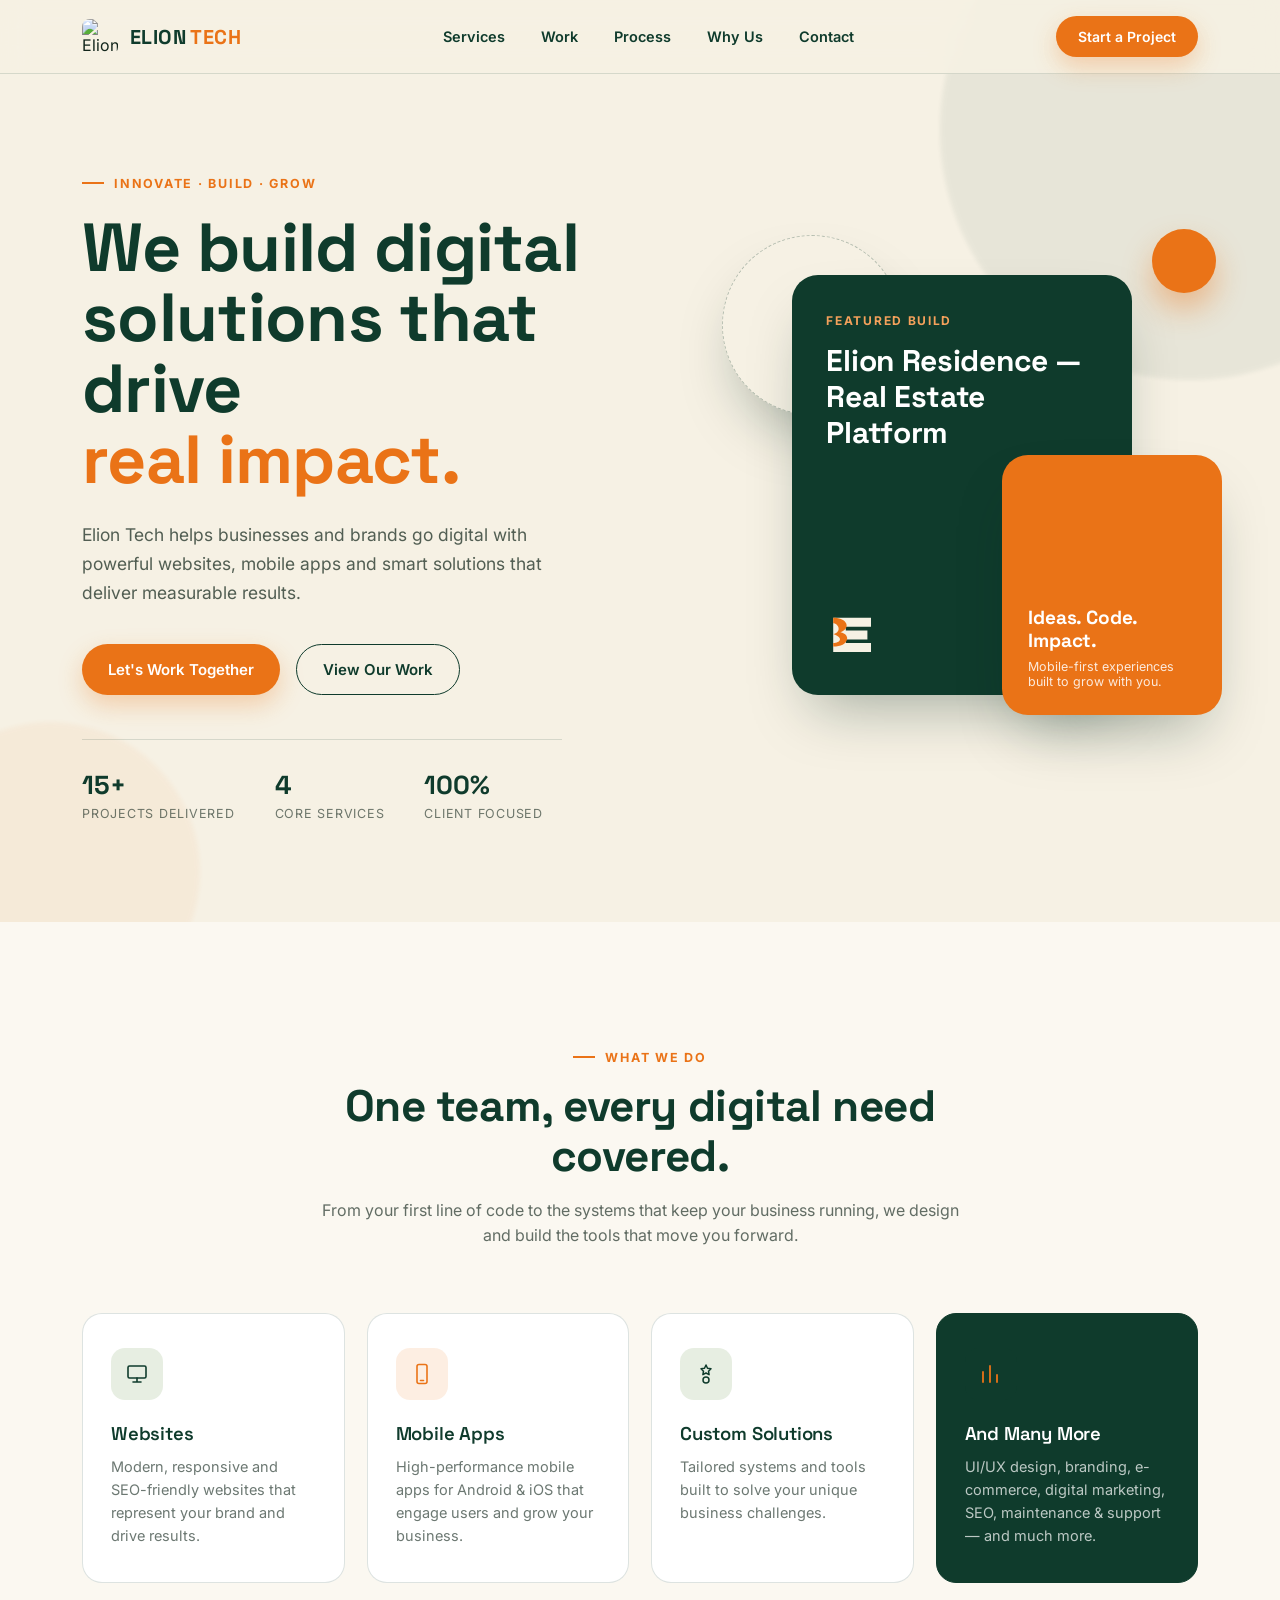
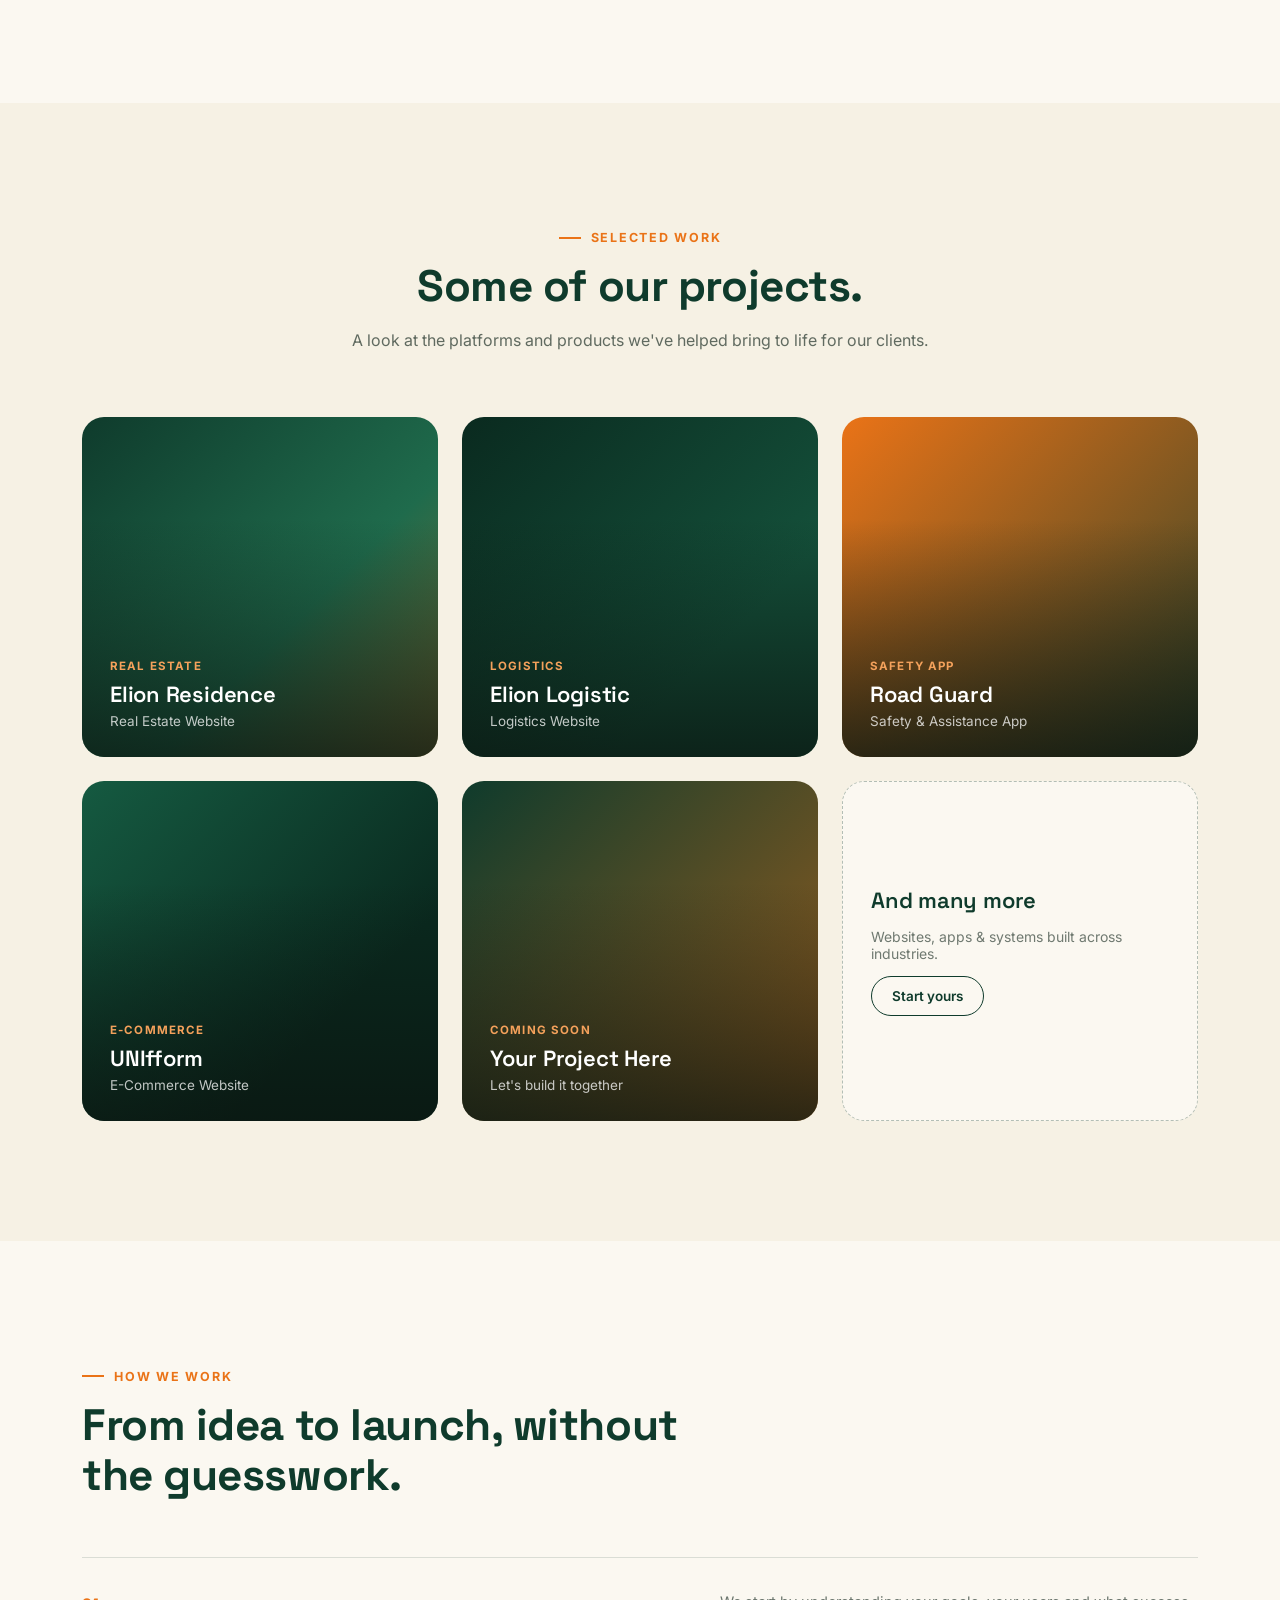
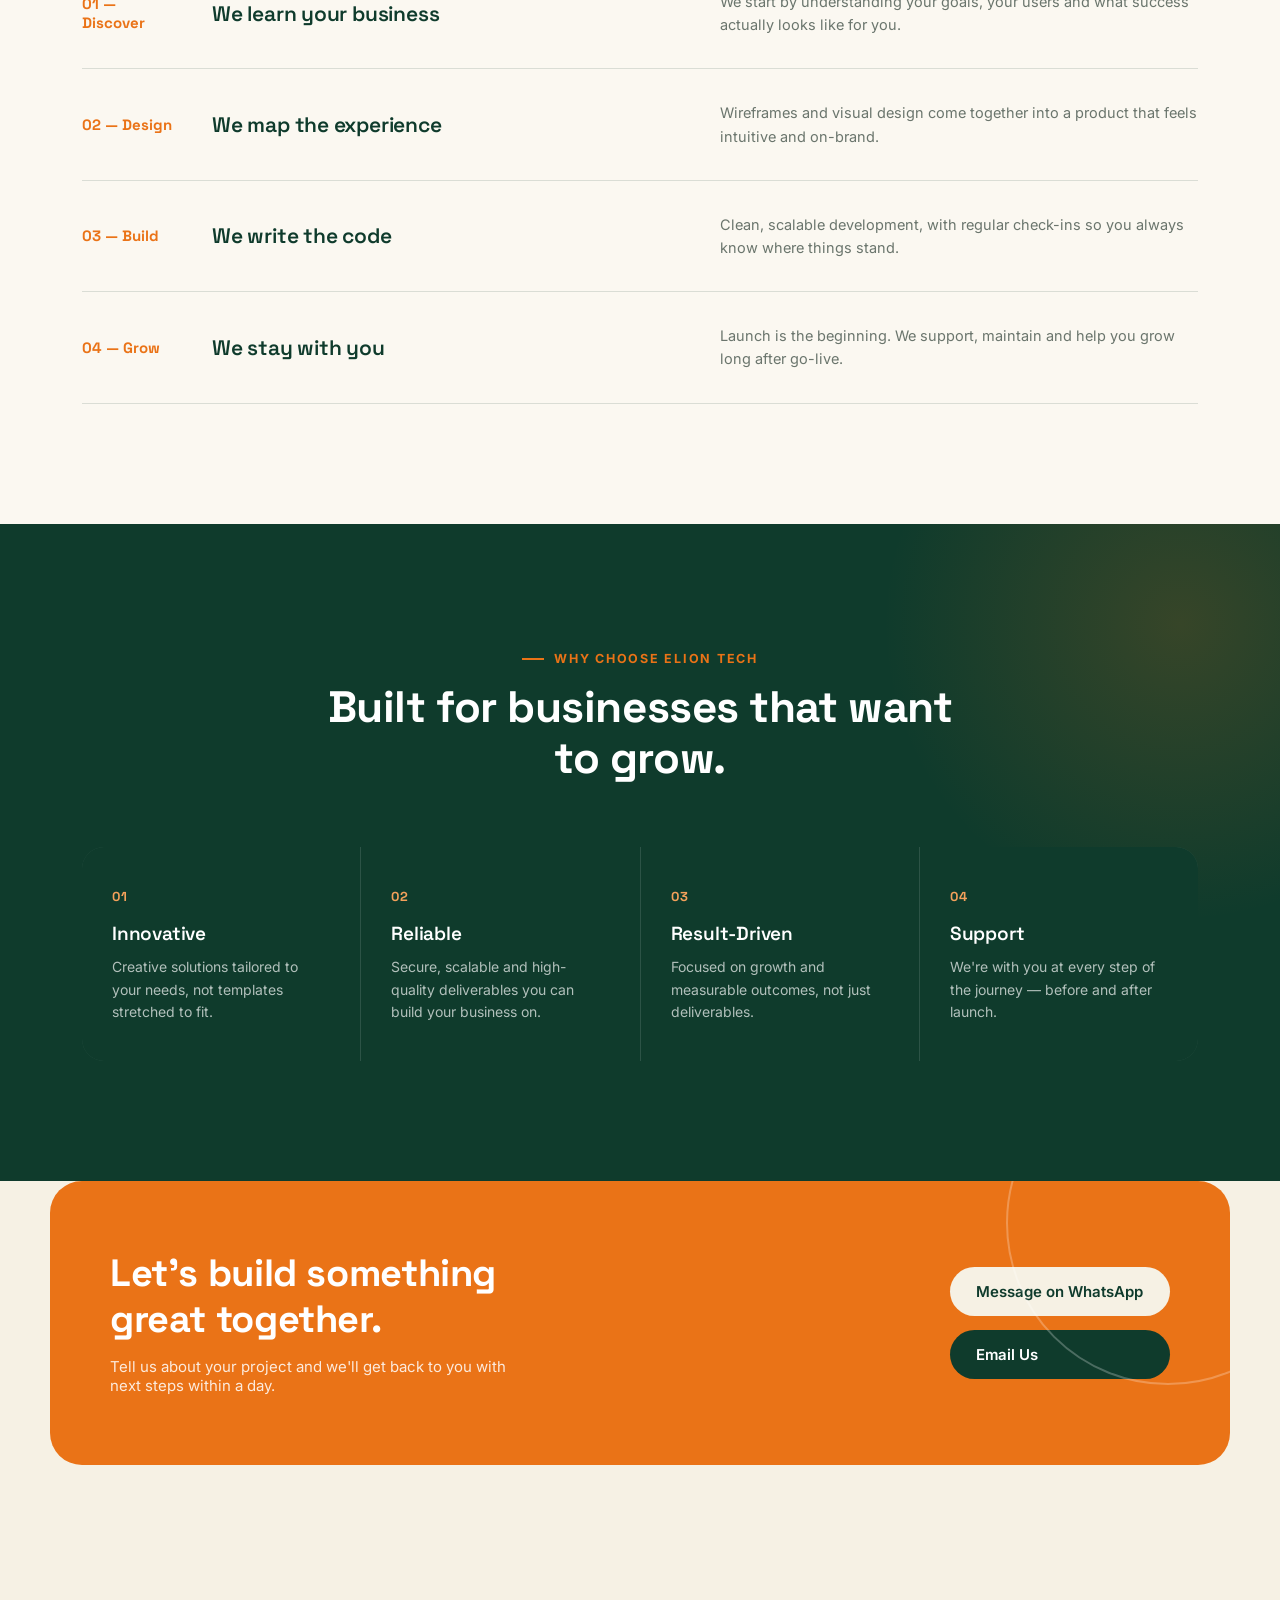
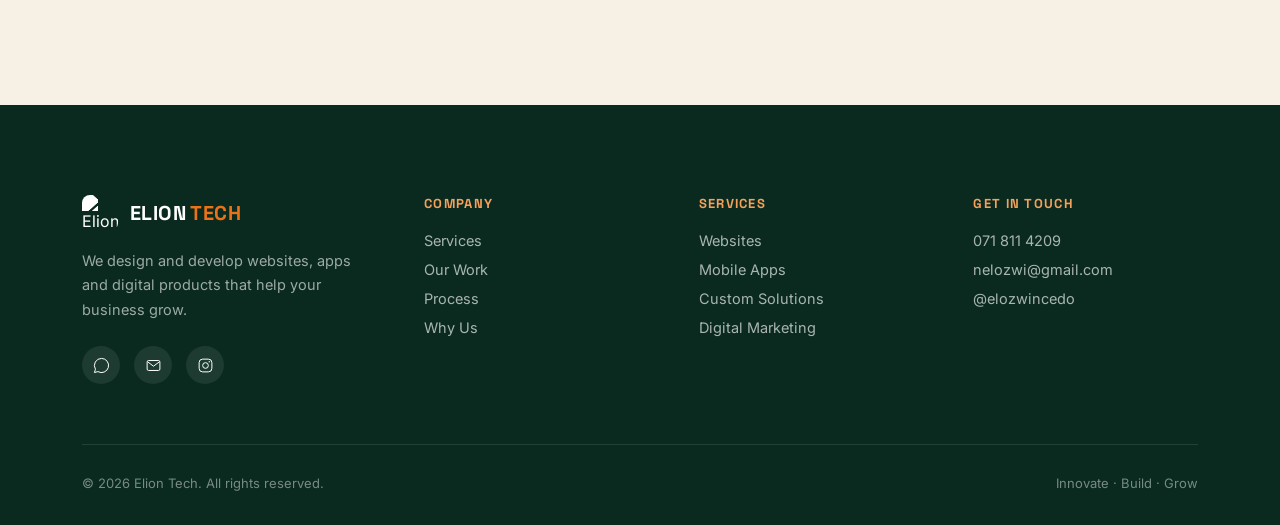
==== home.html @ e481594a "Initial commit" ====
<!DOCTYPE html>
<html lang="en">
<head>
  <meta charset="UTF-8" />
  <meta name="viewport" content="width=device-width, initial-scale=1.0" />
  <title>Elion Tech — Digital Solutions That Drive Real Impact</title>
  <link rel="preconnect" href="https://fonts.googleapis.com" />
  <link href="https://fonts.googleapis.com/css2?family=Space+Grotesk:wght@400;500;600;700&family=Inter:wght@400;500;600;700;800&display=swap" rel="stylesheet" />
  <link rel="stylesheet" href="style.css" />
</head>
<body>

<header>
  <nav>
    <a href="#top" class="logo">
      <!-- custom logo image: replace the SVG with your own PNG -->
      <img src="my_logo.png" alt="Elion Tech logo" class="logo-mark" style="width:36px; height:36px; object-fit:contain;" />
      <span class="logo-text">ELION <span>TECH</span></span>
    </a>
    <div class="nav-links">
      <a href="#services">Services</a>
      <a href="#work">Work</a>
      <a href="#process">Process</a>
      <a href="#why">Why Us</a>
      <a href="#contact">Contact</a>
    </div>
    <div class="nav-cta">
      <a href="#contact" class="btn btn-primary" style="padding:12px 22px; font-size:14px;">Start a Project</a>
      <button class="burger" aria-label="Menu"><span></span><span></span><span></span></button>
    </div>
  </nav>
</header>

<main id="top">

  <!-- HERO -->
  <section class="hero">
    <div class="hero-blob" style="width:500px;height:500px; top:-120px; right:-160px;"></div>
    <div class="hero-blob" style="width:300px;height:300px; bottom:-100px; left:-100px; background:var(--orange); opacity:0.05;"></div>
    <div class="wrap hero-grid">
      <div class="reveal in">
        <span class="eyebrow">Innovate · Build · Grow</span>
        <h1>We build digital<br>solutions that drive<br><span class="accent">real impact.</span></h1>
        <p class="lead">Elion Tech helps businesses and brands go digital with powerful websites, mobile apps and smart solutions that deliver measurable results.</p>
        <div class="hero-actions">
          <a href="#contact" class="btn btn-primary">Let's Work Together</a>
          <a href="#work" class="btn btn-outline">View Our Work</a>
        </div>
        <div class="hero-stats">
          <div><strong>15+</strong><span>Projects Delivered</span></div>
          <div><strong>4</strong><span>Core Services</span></div>
          <div><strong>100%</strong><span>Client Focused</span></div>
        </div>
      </div>
      <div class="hero-visual reveal in">
        <div class="visual-card card-ring"></div>
        <div class="dot-accent"></div>
        <div class="visual-card card-main">
          <div>
            <span class="tag">Featured Build</span>
            <h3>Elion Residence — Real Estate Platform</h3>
          </div>
          <svg class="mini-e" viewBox="0 0 60 60" fill="none" xmlns="http://www.w3.org/2000/svg">
            <path d="M8 12 H50 V22 H22 V26 H46 V36 H22 V40 H50 V50 H8 Z" fill="#F6F1E4"/>
            <path d="M8 40 C 16 40, 20 34, 8 30 C 18 28, 14 18, 8 18 L 8 12 C 24 12, 28 24, 16 28 C 28 30, 26 44, 8 44 Z" fill="#EA7317"/>
          </svg>
        </div>
        <div class="visual-card card-float">
          <h4>Ideas. Code. Impact.</h4>
          <span>Mobile-first experiences built to grow with you.</span>
        </div>
      </div>
    </div>
  </section>

  <!-- SERVICES -->
  <section class="section services" id="services">
    <div class="wrap">
      <div class="section-head reveal">
        <span class="eyebrow" style="justify-content:center;">What We Do</span>
        <h2>One team, every digital need covered.</h2>
        <p>From your first line of code to the systems that keep your business running, we design and build the tools that move you forward.</p>
      </div>
      <div class="service-grid">
        <div class="service-card reveal">
          <div class="icon">
            <svg width="24" height="24" viewBox="0 0 24 24" fill="none"><rect x="3" y="4" width="18" height="12" rx="1.5" stroke="#0F3B2C" stroke-width="1.6"/><path d="M8 20h8M12 16v4" stroke="#0F3B2C" stroke-width="1.6" stroke-linecap="round"/></svg>
          </div>
          <h3>Websites</h3>
          <p>Modern, responsive and SEO-friendly websites that represent your brand and drive results.</p>
        </div>
        <div class="service-card reveal">
          <div class="icon">
            <svg width="24" height="24" viewBox="0 0 24 24" fill="none"><rect x="7" y="2.5" width="10" height="19" rx="2" stroke="#EA7317" stroke-width="1.6"/><path d="M10.5 18.5h3" stroke="#EA7317" stroke-width="1.6" stroke-linecap="round"/></svg>
          </div>
          <h3>Mobile Apps</h3>
          <p>High-performance mobile apps for Android &amp; iOS that engage users and grow your business.</p>
        </div>
        <div class="service-card reveal">
          <div class="icon">
            <svg width="24" height="24" viewBox="0 0 24 24" fill="none"><path d="M12 3l1.5 3.2 3.5.5-2.5 2.5.6 3.5L12 11l-3.1 1.7.6-3.5L7 6.7l3.5-.5L12 3z" stroke="#0F3B2C" stroke-width="1.5" stroke-linejoin="round"/><circle cx="12" cy="18" r="3" stroke="#0F3B2C" stroke-width="1.5"/></svg>
          </div>
          <h3>Custom Solutions</h3>
          <p>Tailored systems and tools built to solve your unique business challenges.</p>
        </div>
        <div class="service-card featured reveal">
          <div class="icon">
            <svg width="24" height="24" viewBox="0 0 24 24" fill="none"><path d="M4 20V10M11 20V4M18 20v-7" stroke="#EA7317" stroke-width="1.8" stroke-linecap="round"/></svg>
          </div>
          <h3>And Many More</h3>
          <p>UI/UX design, branding, e-commerce, digital marketing, SEO, maintenance &amp; support — and much more.</p>
        </div>
      </div>
    </div>
  </section>

  <!-- PROJECTS -->
  <section class="section" id="work">
    <div class="wrap">
      <div class="section-head reveal">
        <span class="eyebrow" style="justify-content:center;">Selected Work</span>
        <h2>Some of our projects.</h2>
        <p>A look at the platforms and products we've helped bring to life for our clients.</p>
      </div>
      <div class="project-grid">
        <div class="project-card p1 reveal">
          <span class="ptag">Real Estate</span>
          <h3>Elion Residence</h3>
          <span class="role">Real Estate Website</span>
        </div>
        <div class="project-card p2 reveal">
          <span class="ptag">Logistics</span>
          <h3>Elion Logistic</h3>
          <span class="role">Logistics Website</span>
        </div>
        <div class="project-card p3 reveal">
          <span class="ptag">Safety App</span>
          <h3>Road Guard</h3>
          <span class="role">Safety &amp; Assistance App</span>
        </div>
        <div class="project-card p4 reveal">
          <span class="ptag">E-Commerce</span>
          <h3>UNIfform</h3>
          <span class="role">E-Commerce Website</span>
        </div>
        <div class="project-card p5 reveal">
          <span class="ptag">Coming Soon</span>
          <h3>Your Project Here</h3>
          <span class="role">Let's build it together</span>
        </div>
        <div class="project-card project-more reveal">
          <h3>And many more</h3>
          <p>Websites, apps &amp; systems built across industries.</p>
          <a href="#contact" class="btn btn-outline" style="padding:11px 20px; font-size:13.5px;">Start yours</a>
        </div>
      </div>
    </div>
  </section>

  <!-- PROCESS -->
  <section class="section process" id="process">
    <div class="wrap">
      <div class="section-head left reveal">
        <span class="eyebrow">How We Work</span>
        <h2>From idea to launch, without the guesswork.</h2>
      </div>
      <div class="process-list">
        <div class="process-row reveal">
          <span class="step-num">01 — Discover</span>
          <h3>We learn your business</h3>
          <p>We start by understanding your goals, your users and what success actually looks like for you.</p>
        </div>
        <div class="process-row reveal">
          <span class="step-num">02 — Design</span>
          <h3>We map the experience</h3>
          <p>Wireframes and visual design come together into a product that feels intuitive and on-brand.</p>
        </div>
        <div class="process-row reveal">
          <span class="step-num">03 — Build</span>
          <h3>We write the code</h3>
          <p>Clean, scalable development, with regular check-ins so you always know where things stand.</p>
        </div>
        <div class="process-row reveal">
          <span class="step-num">04 — Grow</span>
          <h3>We stay with you</h3>
          <p>Launch is the beginning. We support, maintain and help you grow long after go-live.</p>
        </div>
      </div>
    </div>
  </section>

  <!-- WHY US -->
  <section class="section why" id="why">
    <div class="wrap">
      <div class="section-head reveal">
        <span class="eyebrow" style="justify-content:center;">Why Choose Elion Tech</span>
        <h2>Built for businesses that want to grow.</h2>
      </div>
      <div class="why-grid">
        <div class="why-item reveal">
          <span class="num">01</span>
          <h4>Innovative</h4>
          <p>Creative solutions tailored to your needs, not templates stretched to fit.</p>
        </div>
        <div class="why-item reveal">
          <span class="num">02</span>
          <h4>Reliable</h4>
          <p>Secure, scalable and high-quality deliverables you can build your business on.</p>
        </div>
        <div class="why-item reveal">
          <span class="num">03</span>
          <h4>Result-Driven</h4>
          <p>Focused on growth and measurable outcomes, not just deliverables.</p>
        </div>
        <div class="why-item reveal">
          <span class="num">04</span>
          <h4>Support</h4>
          <p>We're with you at every step of the journey — before and after launch.</p>
        </div>
      </div>
    </div>
  </section>

  <!-- CTA -->
  <section class="section" style="padding-top:0;">
    <div class="cta reveal">
      <div>
        <h2>Let's build something great together.</h2>
        <p>Tell us about your project and we'll get back to you with next steps within a day.</p>
      </div>
      <div class="cta-actions">
        <a href="https://wa.me/27718114209" class="btn btn-light">Message on WhatsApp</a>
        <a href="mailto:nelozwi@gmail.com" class="btn" style="background:var(--forest); color:#fff;">Email Us</a>
      </div>
    </div>
  </section>

</main>

<footer id="contact">
  <div class="wrap">
    <div class="footer-grid">
      <div class="footer-brand">
        <a href="#top" class="logo">
          <!-- footer logo: same custom image -->
          <img src="my_logo.png" alt="Elion Tech logo" class="logo-mark" style="width:36px; height:36px; object-fit:contain;" />
          <span class="logo-text">ELION <span>TECH</span></span>
        </a>
        <p>We design and develop websites, apps and digital products that help your business grow.</p>
        <div class="social-row" style="margin-top:24px;">
          <a href="https://wa.me/27718114209" aria-label="WhatsApp">
            <svg width="17" height="17" viewBox="0 0 24 24" fill="none"><path d="M12 2a10 10 0 0 0-8.5 15.3L2 22l4.9-1.4A10 10 0 1 0 12 2z" stroke="#fff" stroke-width="1.4"/></svg>
          </a>
          <a href="mailto:nelozwi@gmail.com" aria-label="Email">
            <svg width="17" height="17" viewBox="0 0 24 24" fill="none"><rect x="3" y="5" width="18" height="14" rx="2" stroke="#fff" stroke-width="1.4"/><path d="M4 7l8 6 8-6" stroke="#fff" stroke-width="1.4"/></svg>
          </a>
          <a href="https://instagram.com/elozwincedo" aria-label="Instagram">
            <svg width="17" height="17" viewBox="0 0 24 24" fill="none"><rect x="3" y="3" width="18" height="18" rx="5" stroke="#fff" stroke-width="1.4"/><circle cx="12" cy="12" r="4" stroke="#fff" stroke-width="1.4"/><circle cx="17.3" cy="6.7" r="1" fill="#fff"/></svg>
          </a>
        </div>
      </div>
      <div class="footer-col">
        <h4>Company</h4>
        <a href="#services">Services</a>
        <a href="#work">Our Work</a>
        <a href="#process">Process</a>
        <a href="#why">Why Us</a>
      </div>
      <div class="footer-col">
        <h4>Services</h4>
        <a href="#services">Websites</a>
        <a href="#services">Mobile Apps</a>
        <a href="#services">Custom Solutions</a>
        <a href="#services">Digital Marketing</a>
      </div>
      <div class="footer-col">
        <h4>Get In Touch</h4>
        <p style="color:rgba(255,255,255,0.65);">071 811 4209</p>
        <p style="color:rgba(255,255,255,0.65);">nelozwi@gmail.com</p>
        <p style="color:rgba(255,255,255,0.65);">@elozwincedo</p>
      </div>
    </div>
    <div class="footer-bottom">
      <span>© 2026 Elion Tech. All rights reserved.</span>
      <span>Innovate · Build · Grow</span>
    </div>
  </div>
</footer>

<script>
  // mobile menu
  const burger = document.querySelector('.burger');
  const navLinks = document.querySelector('.nav-links');
  burger.addEventListener('click', () => {
    const open = navLinks.style.display === 'flex';
    navLinks.style.display = open ? 'none' : 'flex';
    navLinks.style.flexDirection = 'column';
    navLinks.style.position = 'absolute';
    navLinks.style.top = '64px';
    navLinks.style.right = '20px';
    navLinks.style.background = '#F6F1E4';
    navLinks.style.padding = '20px 28px';
    navLinks.style.borderRadius = '16px';
    navLinks.style.boxShadow = '0 20px 40px rgba(15,59,44,0.15)';
    navLinks.style.gap = '18px';
  });

  // scroll reveal
  const revealEls = document.querySelectorAll('.reveal');
  const io = new IntersectionObserver((entries) => {
    entries.forEach(entry => {
      if (entry.isIntersecting){
        entry.target.classList.add('in');
        io.unobserve(entry.target);
      }
    });
  }, { threshold: 0.15 });
  revealEls.forEach(el => io.observe(el));
</script>

</body>
</html>
---- style.css ----
/* ===== style.css — Elion Tech ===== */
:root {
  --forest: #0F3B2C;
  --forest-deep: #0A2A1F;
  --forest-mid: #155A41;
  --orange: #EA7317;
  --orange-light: #F4A15B;
  --cream: #F6F1E4;
  --cream-soft: #FBF8F1;
  --ink: #12251B;
  --sage: #E7EEE2;
  --line: rgba(15,59,44,0.14);
  --max: 1180px;
}

* {
  box-sizing: border-box;
  margin: 0;
  padding: 0;
}

html {
  scroll-behavior: smooth;
}

body {
  font-family: 'Inter', sans-serif;
  background: var(--cream);
  color: var(--ink);
  -webkit-font-smoothing: antialiased;
  overflow-x: hidden;
}

h1, h2, h3, h4, .display {
  font-family: 'Space Grotesk', sans-serif;
  letter-spacing: -0.01em;
}

a {
  text-decoration: none;
  color: inherit;
}

img {
  max-width: 100%;
  display: block;
}

.wrap {
  max-width: var(--max);
  margin: 0 auto;
  padding: 0 32px;
}

/* ===== EYEBROW ===== */
.eyebrow {
  display: inline-flex;
  align-items: center;
  gap: 10px;
  font-size: 12.5px;
  font-weight: 700;
  letter-spacing: 0.14em;
  text-transform: uppercase;
  color: var(--orange);
}

.eyebrow::before {
  content: '';
  width: 22px;
  height: 2px;
  background: var(--orange);
  display: inline-block;
}

/* ===== BUTTONS ===== */
.btn {
  display: inline-flex;
  align-items: center;
  gap: 10px;
  font-weight: 600;
  font-size: 15px;
  padding: 15px 26px;
  border-radius: 999px;
  cursor: pointer;
  border: none;
  transition: transform .25s ease, box-shadow .25s ease, background .25s ease;
  font-family: 'Inter', sans-serif;
}

.btn-primary {
  background: var(--orange);
  color: #fff;
  box-shadow: 0 10px 24px rgba(234,115,23,0.28);
}

.btn-primary:hover {
  transform: translateY(-2px);
  box-shadow: 0 14px 30px rgba(234,115,23,0.36);
}

.btn-outline {
  background: transparent;
  color: var(--forest);
  border: 1.5px solid var(--forest);
}

.btn-outline:hover {
  background: var(--forest);
  color: #fff;
  transform: translateY(-2px);
}

.btn-light {
  background: var(--cream);
  color: var(--forest);
}

.btn-light:hover {
  transform: translateY(-2px);
}

/* ===== NAV ===== */
header {
  position: fixed;
  top: 0;
  left: 0;
  right: 0;
  z-index: 100;
  background: rgba(246,241,228,0.86);
  backdrop-filter: blur(14px);
  border-bottom: 1px solid var(--line);
  transition: background .3s ease;
}

nav {
  max-width: var(--max);
  margin: 0 auto;
  padding: 16px 32px;
  display: flex;
  align-items: center;
  justify-content: space-between;
}

.logo {
  display: flex;
  align-items: center;
  gap: 12px;
}

/* ---- CUSTOM LOGO STYLES ---- */
.logo-mark {
  width: 40px;
  height: 40px;
  object-fit: contain;
  border-radius: 8px;
  flex-shrink: 0;
  display: block;
}

/* Fallback if logo is transparent or has white background */
.logo-mark {
  background: transparent;
}

/* Alternative: if your logo has a white background, uncomment below */
/* .logo-mark {
  background: #fff;
  padding: 4px;
  border-radius: 8px;
} */

.logo-text {
  font-family: 'Space Grotesk', sans-serif;
  font-weight: 700;
  font-size: 20px;
  letter-spacing: 0.02em;
  color: var(--forest);
}

.logo-text span {
  color: var(--orange);
}

.nav-links {
  display: flex;
  align-items: center;
  gap: 36px;
}

.nav-links a {
  font-size: 14.5px;
  font-weight: 600;
  color: var(--forest);
  position: relative;
  padding: 4px 0;
}

.nav-links a::after {
  content: '';
  position: absolute;
  left: 0;
  bottom: -2px;
  width: 0;
  height: 2px;
  background: var(--orange);
  transition: width .25s ease;
}

.nav-links a:hover::after {
  width: 100%;
}

.nav-cta {
  display: flex;
  align-items: center;
  gap: 20px;
}

.burger {
  display: none;
  flex-direction: column;
  gap: 5px;
  cursor: pointer;
  background: none;
  border: none;
}

.burger span {
  width: 24px;
  height: 2px;
  background: var(--forest);
  display: block;
}

/* ===== HERO ===== */
.hero {
  position: relative;
  padding: 168px 0 100px;
  background: var(--cream);
  overflow: hidden;
}

.hero-blob {
  position: absolute;
  border-radius: 50%;
  background: var(--forest);
  opacity: 0.06;
  filter: blur(2px);
}

.hero-grid {
  display: grid;
  grid-template-columns: 1.05fr 0.95fr;
  gap: 40px;
  align-items: center;
  position: relative;
  z-index: 2;
}

.hero h1 {
  font-size: clamp(38px, 5.4vw, 68px);
  line-height: 1.04;
  font-weight: 700;
  color: var(--forest);
  margin: 22px 0 26px;
}

.hero h1 .accent {
  color: var(--orange);
}

.hero p.lead {
  font-size: 17.5px;
  line-height: 1.65;
  color: rgba(18,37,27,0.72);
  max-width: 460px;
  margin-bottom: 36px;
}

.hero-actions {
  display: flex;
  gap: 16px;
  flex-wrap: wrap;
  margin-bottom: 44px;
}

.hero-stats {
  display: flex;
  gap: 40px;
  padding-top: 28px;
  border-top: 1px solid var(--line);
  max-width: 480px;
}

.hero-stats div strong {
  display: block;
  font-family: 'Space Grotesk', sans-serif;
  font-size: 26px;
  color: var(--forest);
}

.hero-stats div span {
  font-size: 12.5px;
  color: rgba(18,37,27,0.6);
  text-transform: uppercase;
  letter-spacing: 0.06em;
}

/* Hero visual */
.hero-visual {
  position: relative;
  height: 520px;
  display: flex;
  align-items: center;
  justify-content: center;
}

.visual-card {
  position: absolute;
  border-radius: 26px;
  box-shadow: 0 30px 60px -20px rgba(10,42,31,0.35);
}

.card-main {
  width: 340px;
  height: 420px;
  background: var(--forest);
  display: flex;
  flex-direction: column;
  justify-content: space-between;
  padding: 34px;
  z-index: 3;
  top: 40px;
  left: calc(50% - 150px);
}

.card-main .tag {
  color: var(--orange-light);
  font-size: 12px;
  text-transform: uppercase;
  letter-spacing: 0.14em;
  font-weight: 700;
}

.card-main h3 {
  color: #fff;
  font-size: 30px;
  line-height: 1.2;
  margin-top: 14px;
}

.card-main .mini-e {
  width: 54px;
  height: 54px;
}

.card-float {
  width: 220px;
  height: 260px;
  background: var(--orange);
  z-index: 4;
  top: 220px;
  left: calc(50% + 60px);
  padding: 26px;
  display: flex;
  flex-direction: column;
  justify-content: flex-end;
}

.card-float h4 {
  color: #fff;
  font-size: 19px;
  line-height: 1.25;
}

.card-float span {
  color: rgba(255,255,255,0.85);
  font-size: 12.5px;
  margin-top: 6px;
  display: block;
}

.card-ring {
  width: 180px;
  height: 180px;
  border-radius: 50%;
  border: 1.5px dashed rgba(15,59,44,0.28);
  top: 0;
  left: calc(50% - 220px);
  z-index: 1;
}

.dot-accent {
  position: absolute;
  width: 64px;
  height: 64px;
  border-radius: 50%;
  background: var(--orange);
  top: -6px;
  left: calc(50% + 210px);
  z-index: 2;
  box-shadow: 0 16px 30px rgba(234,115,23,0.4);
}

/* ===== SECTION ===== */
.section {
  padding: 120px 0;
}

.section-head {
  text-align: center;
  max-width: 640px;
  margin: 0 auto 64px;
}

.section-head h2 {
  font-size: clamp(30px, 3.6vw, 44px);
  color: var(--forest);
  margin-top: 16px;
  font-weight: 700;
  line-height: 1.15;
}

.section-head p {
  margin-top: 16px;
  color: rgba(18,37,27,0.66);
  font-size: 16px;
  line-height: 1.6;
}

.section-head.left {
  text-align: left;
  margin: 0 0 56px;
}

/* ===== SERVICES ===== */
.services {
  background: var(--cream-soft);
}

.service-grid {
  display: grid;
  grid-template-columns: repeat(4, 1fr);
  gap: 22px;
}

.service-card {
  background: #fff;
  border: 1px solid var(--line);
  border-radius: 20px;
  padding: 34px 28px;
  transition: transform .3s ease, box-shadow .3s ease, border-color .3s ease;
}

.service-card:hover {
  transform: translateY(-6px);
  box-shadow: 0 20px 40px -16px rgba(15,59,44,0.18);
  border-color: transparent;
}

.service-card .icon {
  width: 52px;
  height: 52px;
  border-radius: 14px;
  display: flex;
  align-items: center;
  justify-content: center;
  margin-bottom: 22px;
  background: var(--sage);
}

.service-card:nth-child(2) .icon {
  background: rgba(234,115,23,0.12);
}

.service-card:nth-child(4) .icon {
  background: var(--forest);
}

.service-card h3 {
  font-size: 18.5px;
  color: var(--forest);
  margin-bottom: 10px;
  font-weight: 600;
}

.service-card p {
  font-size: 14.5px;
  line-height: 1.6;
  color: rgba(18,37,27,0.62);
}

.service-card.featured {
  background: var(--forest);
  border-color: var(--forest);
}

.service-card.featured h3,
.service-card.featured p {
  color: #fff;
}

.service-card.featured p {
  color: rgba(255,255,255,0.72);
}

/* ===== PROJECTS ===== */
.project-grid {
  display: grid;
  grid-template-columns: repeat(3, 1fr);
  gap: 24px;
}

.project-card {
  position: relative;
  border-radius: 22px;
  overflow: hidden;
  height: 340px;
  display: flex;
  flex-direction: column;
  justify-content: flex-end;
  padding: 28px;
  color: #fff;
  isolation: isolate;
}

.project-card::before {
  content: '';
  position: absolute;
  inset: 0;
  z-index: -1;
}

.project-card::after {
  content: '';
  position: absolute;
  inset: 0;
  z-index: -1;
  background: linear-gradient(180deg, transparent 30%, rgba(10,20,15,0.75) 100%);
}

.p1::before { background: linear-gradient(135deg, #0F3B2C, #1F6B4C 60%, #EA7317 150%); }
.p2::before { background: linear-gradient(135deg, #0A2A1F, #14503A 70%); }
.p3::before { background: linear-gradient(135deg, #EA7317, #0F3B2C 120%); }
.p4::before { background: linear-gradient(135deg, #155A41, #0A2A1F 70%); }
.p5::before { background: linear-gradient(135deg, #0F3B2C, #EA7317 160%); }
.p6::before { background: linear-gradient(135deg, #0A2A1F, #0F3B2C 40%, #F4A15B 160%); }

.project-card .ptag {
  font-size: 11.5px;
  text-transform: uppercase;
  letter-spacing: 0.1em;
  color: var(--orange-light);
  font-weight: 700;
  margin-bottom: 8px;
}

.project-card h3 {
  font-size: 22px;
  font-weight: 600;
  line-height: 1.2;
}

.project-card span.role {
  font-size: 13.5px;
  color: rgba(255,255,255,0.75);
  margin-top: 6px;
  display: block;
}

.project-more {
  display: flex;
  flex-direction: column;
  align-items: flex-start;
  justify-content: center;
  gap: 14px;
  background: var(--cream-soft);
  border: 1.5px dashed rgba(15,59,44,0.3);
  color: var(--forest);
}

.project-more::before,
.project-more::after {
  content: none;
}

.project-more h3 {
  color: var(--forest);
}

.project-more p {
  font-size: 14px;
  color: rgba(18,37,27,0.6);
}

/* ===== WHY US ===== */
.why {
  background: var(--forest);
  color: #fff;
  position: relative;
  overflow: hidden;
}

.why::before {
  content: '';
  position: absolute;
  width: 600px;
  height: 600px;
  border-radius: 50%;
  background: radial-gradient(circle, rgba(234,115,23,0.18), transparent 70%);
  top: -200px;
  right: -200px;
}

.why .section-head h2 {
  color: #fff;
}

.why .section-head p {
  color: rgba(255,255,255,0.7);
}

.why-grid {
  display: grid;
  grid-template-columns: repeat(4, 1fr);
  gap: 1px;
  background: rgba(255,255,255,0.12);
  border-radius: 22px;
  overflow: hidden;
  position: relative;
  z-index: 2;
}

.why-item {
  background: var(--forest);
  padding: 38px 30px;
}

.why-item .num {
  font-family: 'Space Grotesk', sans-serif;
  font-size: 13px;
  color: var(--orange-light);
  font-weight: 700;
  letter-spacing: 0.08em;
}

.why-item h4 {
  font-size: 19px;
  margin: 16px 0 10px;
  font-weight: 600;
}

.why-item p {
  font-size: 14px;
  line-height: 1.6;
  color: rgba(255,255,255,0.68);
}

/* ===== PROCESS ===== */
.process {
  background: var(--cream-soft);
}

.process-list {
  display: flex;
  flex-direction: column;
}

.process-row {
  display: grid;
  grid-template-columns: 100px 1fr 1fr;
  gap: 30px;
  align-items: center;
  padding: 32px 0;
  border-top: 1px solid var(--line);
}

.process-row:last-child {
  border-bottom: 1px solid var(--line);
}

.process-row .step-num {
  font-family: 'Space Grotesk', sans-serif;
  font-size: 15px;
  color: var(--orange);
  font-weight: 700;
}

.process-row h3 {
  font-size: 21px;
  color: var(--forest);
  font-weight: 600;
}

.process-row p {
  font-size: 14.5px;
  color: rgba(18,37,27,0.62);
  line-height: 1.6;
}

/* ===== CTA ===== */
.cta {
  background: var(--orange);
  border-radius: 32px;
  padding: 70px 60px;
  display: flex;
  align-items: center;
  justify-content: space-between;
  gap: 40px;
  margin: 0 32px;
  max-width: calc(var(--max));
  margin-left: auto;
  margin-right: auto;
  position: relative;
  overflow: hidden;
}

.cta::before {
  content: '';
  position: absolute;
  width: 320px;
  height: 320px;
  border-radius: 50%;
  border: 2px solid rgba(255,255,255,0.25);
  right: -100px;
  top: -120px;
}

.cta h2 {
  color: #fff;
  font-size: clamp(26px, 3.2vw, 38px);
  max-width: 480px;
  line-height: 1.2;
  font-weight: 700;
}

.cta p {
  color: rgba(255,255,255,0.85);
  margin-top: 14px;
  font-size: 15px;
  max-width: 420px;
}

.cta-actions {
  display: flex;
  flex-direction: column;
  gap: 14px;
  min-width: 220px;
}

/* ===== FOOTER ===== */
footer {
  background: var(--forest-deep);
  color: #fff;
  padding: 90px 0 34px;
  margin-top: 120px;
}

.footer-grid {
  display: grid;
  grid-template-columns: 1.3fr 1fr 1fr 1fr;
  gap: 50px;
  padding-bottom: 60px;
  border-bottom: 1px solid rgba(255,255,255,0.1);
}

/* Footer logo */
.footer-brand .logo .logo-mark {
  filter: brightness(0) invert(1);
  /* If your logo is already light, remove the line above */
}

.footer-brand .logo-text {
  color: #fff;
}

.footer-brand p {
  margin-top: 18px;
  color: rgba(255,255,255,0.6);
  font-size: 14.5px;
  line-height: 1.7;
  max-width: 280px;
}

.footer-col h4 {
  font-size: 13px;
  text-transform: uppercase;
  letter-spacing: 0.1em;
  color: var(--orange-light);
  margin-bottom: 20px;
  font-weight: 700;
}

.footer-col a,
.footer-col p {
  display: block;
  font-size: 14.5px;
  color: rgba(255,255,255,0.65);
  margin-bottom: 12px;
}

.footer-col a:hover {
  color: #fff;
}

.footer-bottom {
  display: flex;
  justify-content: space-between;
  align-items: center;
  padding-top: 30px;
  font-size: 13px;
  color: rgba(255,255,255,0.45);
  flex-wrap: wrap;
  gap: 12px;
}

.social-row {
  display: flex;
  gap: 14px;
}

.social-row a {
  width: 38px;
  height: 38px;
  border-radius: 50%;
  background: rgba(255,255,255,0.08);
  display: flex;
  align-items: center;
  justify-content: center;
  transition: background .25s ease;
}

.social-row a:hover {
  background: var(--orange);
}

/* ===== REVEAL ===== */
.reveal {
  opacity: 0;
  transform: translateY(24px);
  transition: opacity .7s ease, transform .7s ease;
}

.reveal.in {
  opacity: 1;
  transform: translateY(0);
}

/* ===== RESPONSIVE ===== */
@media (max-width: 980px) {
  .hero-grid {
    grid-template-columns: 1fr;
  }
  .hero-visual {
    height: 400px;
    margin-top: 20px;
  }
  .service-grid {
    grid-template-columns: repeat(2, 1fr);
  }
  .project-grid {
    grid-template-columns: repeat(2, 1fr);
  }
  .why-grid {
    grid-template-columns: repeat(2, 1fr);
  }
  .footer-grid {
    grid-template-columns: repeat(2, 1fr);
  }
  .process-row {
    grid-template-columns: 60px 1fr;
  }
  .process-row p {
    grid-column: 2;
  }
  .nav-links {
    display: none;
  }
  .burger {
    display: flex;
  }
  .cta {
    flex-direction: column;
    align-items: flex-start;
    padding: 50px 32px;
    margin: 0 20px;
  }
}

@media (max-width: 620px) {
  .wrap {
    padding: 0 20px;
  }
  .service-grid {
    grid-template-columns: 1fr;
  }
  .project-grid {
    grid-template-columns: 1fr;
  }
  .why-grid {
    grid-template-columns: 1fr;
  }
  .footer-grid {
    grid-template-columns: 1fr;
    gap: 36px;
  }
  .hero {
    padding: 140px 0 70px;
  }
  .hero-stats {
    gap: 24px;
  }
  .card-main {
    width: 80%;
    left: 10%;
  }
  .card-float {
    display: none;
  }
  .dot-accent {
    display: none;
  }
}

@media (prefers-reduced-motion: reduce) {
  * {
    transition: none !important;
    scroll-behavior: auto !important;
  }
}
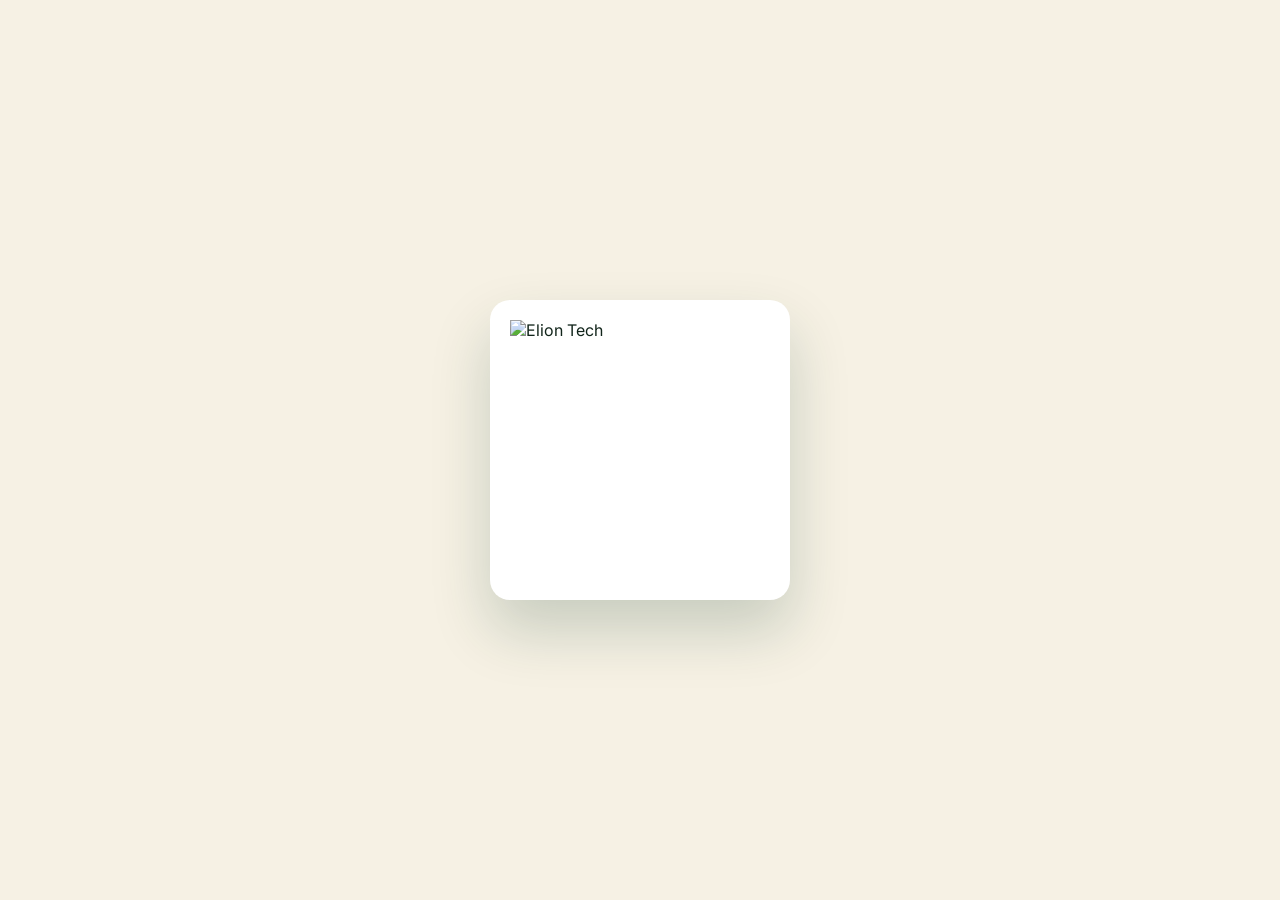
==== commit 5931d0c2: "me" ====
--- a/home.html
+++ b/home.html
@@ -10,12 +10,22 @@
 </head>
 <body>
 
+<!-- ===== SPLASH SCREEN ===== -->
+<div id="splash-screen">
+  <div class="splash-content">
+    <div class="splash-logo-wrapper">
+      <img src="my_logo.png" alt="Elion Tech" class="splash-logo" />
+    </div>
+  </div>
+</div>
+
+<!-- ===== MAIN WEBSITE ===== -->
+<div id="main-content" style="display:none;">
+
 <header>
   <nav>
     <a href="#top" class="logo">
-      <!-- custom logo image: replace the SVG with your own PNG -->
-      <img src="my_logo.png" alt="Elion Tech logo" class="logo-mark" style="width:36px; height:36px; object-fit:contain;" />
-      <span class="logo-text">ELION <span>TECH</span></span>
+      <img src="my_logo.png" alt="Elion Tech logo" class="logo-mark" />
     </a>
     <div class="nav-links">
       <a href="#services">Services</a>
@@ -242,9 +252,7 @@
     <div class="footer-grid">
       <div class="footer-brand">
         <a href="#top" class="logo">
-          <!-- footer logo: same custom image -->
-          <img src="my_logo.png" alt="Elion Tech logo" class="logo-mark" style="width:36px; height:36px; object-fit:contain;" />
-          <span class="logo-text">ELION <span>TECH</span></span>
+          <img src="my_logo.png" alt="Elion Tech logo" class="logo-mark footer-logo" />
         </a>
         <p>We design and develop websites, apps and digital products that help your business grow.</p>
         <div class="social-row" style="margin-top:24px;">
@@ -287,35 +295,66 @@
   </div>
 </footer>
 
+</div> <!-- End main-content -->
+
 <script>
-  // mobile menu
+  // ===== SPLASH SCREEN =====
+  document.addEventListener('DOMContentLoaded', function() {
+    const splash = document.getElementById('splash-screen');
+    const mainContent = document.getElementById('main-content');
+    
+    // Show splash screen for 3 seconds
+    setTimeout(function() {
+      // Fade out splash
+      splash.style.opacity = '0';
+      splash.style.transition = 'opacity 0.6s ease';
+      
+      // After fade, hide splash and show main content
+      setTimeout(function() {
+        splash.style.display = 'none';
+        mainContent.style.display = 'block';
+        // Trigger scroll reveal for elements
+        revealElements();
+      }, 600);
+    }, 3000); // 3 seconds
+  });
+
+  // ===== MOBILE MENU =====
   const burger = document.querySelector('.burger');
   const navLinks = document.querySelector('.nav-links');
-  burger.addEventListener('click', () => {
-    const open = navLinks.style.display === 'flex';
-    navLinks.style.display = open ? 'none' : 'flex';
-    navLinks.style.flexDirection = 'column';
-    navLinks.style.position = 'absolute';
-    navLinks.style.top = '64px';
-    navLinks.style.right = '20px';
-    navLinks.style.background = '#F6F1E4';
-    navLinks.style.padding = '20px 28px';
-    navLinks.style.borderRadius = '16px';
-    navLinks.style.boxShadow = '0 20px 40px rgba(15,59,44,0.15)';
-    navLinks.style.gap = '18px';
-  });
-
-  // scroll reveal
-  const revealEls = document.querySelectorAll('.reveal');
-  const io = new IntersectionObserver((entries) => {
-    entries.forEach(entry => {
-      if (entry.isIntersecting){
-        entry.target.classList.add('in');
-        io.unobserve(entry.target);
-      }
+  
+  if (burger) {
+    burger.addEventListener('click', () => {
+      const open = navLinks.style.display === 'flex';
+      navLinks.style.display = open ? 'none' : 'flex';
+      navLinks.style.flexDirection = 'column';
+      navLinks.style.position = 'absolute';
+      navLinks.style.top = '64px';
+      navLinks.style.right = '20px';
+      navLinks.style.background = '#F6F1E4';
+      navLinks.style.padding = '20px 28px';
+      navLinks.style.borderRadius = '16px';
+      navLinks.style.boxShadow = '0 20px 40px rgba(15,59,44,0.15)';
+      navLinks.style.gap = '18px';
     });
-  }, { threshold: 0.15 });
-  revealEls.forEach(el => io.observe(el));
+  }
+
+  // ===== SCROLL REVEAL =====
+  function revealElements() {
+    const revealEls = document.querySelectorAll('.reveal');
+    const io = new IntersectionObserver((entries) => {
+      entries.forEach(entry => {
+        if (entry.isIntersecting) {
+          entry.target.classList.add('in');
+          io.unobserve(entry.target);
+        }
+      });
+    }, { threshold: 0.15 });
+    revealEls.forEach(el => io.observe(el));
+  }
+
+  // Initial reveal for elements already visible
+  setTimeout(revealElements, 100);
 </script>
 
 </body>
--- a/style.css
+++ b/style.css
@@ -52,6 +52,48 @@
   padding: 0 32px;
 }
 
+/* ===== SPLASH SCREEN ===== */
+#splash-screen {
+  position: fixed;
+  top: 0;
+  left: 0;
+  right: 0;
+  bottom: 0;
+  background: var(--cream);
+  display: flex;
+  align-items: center;
+  justify-content: center;
+  z-index: 9999;
+  transition: opacity 0.8s ease;
+}
+
+.splash-content {
+  display: flex;
+  align-items: center;
+  justify-content: center;
+  animation: splashPulse 1.5s ease-in-out infinite;
+}
+
+.splash-logo {
+  width: 300px;
+  height: 300px;
+  object-fit: contain;
+  border-radius: 20px;
+  background: #fff;
+  padding: 20px;
+  box-shadow: 0 30px 60px rgba(15,59,44,0.2);
+}
+
+/* Pulse animation for splash logo */
+@keyframes splashPulse {
+  0%, 100% {
+    transform: scale(1);
+  }
+  50% {
+    transform: scale(1.05);
+  }
+}
+
 /* ===== EYEBROW ===== */
 .eyebrow {
   display: inline-flex;
@@ -144,41 +186,29 @@
 .logo {
   display: flex;
   align-items: center;
-  gap: 12px;
-}
-
-/* ---- CUSTOM LOGO STYLES ---- */
+  gap: 0;
+}
+
+/* ===== BIG LOGO - ONLY LOGO VISIBLE ===== */
 .logo-mark {
-  width: 40px;
-  height: 40px;
+  width: 120px;
+  height: 120px;
   object-fit: contain;
-  border-radius: 8px;
+  border-radius: 12px;
   flex-shrink: 0;
   display: block;
-}
-
-/* Fallback if logo is transparent or has white background */
-.logo-mark {
-  background: transparent;
-}
-
-/* Alternative: if your logo has a white background, uncomment below */
-/* .logo-mark {
+  transition: transform 0.3s ease;
   background: #fff;
-  padding: 4px;
-  border-radius: 8px;
-} */
-
+  padding: 8px;
+}
+
+.logo-mark:hover {
+  transform: scale(1.05);
+}
+
+/* Hide the text completely */
 .logo-text {
-  font-family: 'Space Grotesk', sans-serif;
-  font-weight: 700;
-  font-size: 20px;
-  letter-spacing: 0.02em;
-  color: var(--forest);
-}
-
-.logo-text span {
-  color: var(--orange);
+  display: none;
 }
 
 .nav-links {
@@ -765,13 +795,19 @@
 }
 
 /* Footer logo */
-.footer-brand .logo .logo-mark {
-  filter: brightness(0) invert(1);
-  /* If your logo is already light, remove the line above */
+.footer-logo {
+  width: 120px;
+  height: 120px;
+  object-fit: contain;
+  border-radius: 12px;
+  flex-shrink: 0;
+  display: block;
+  background: #fff;
+  padding: 8px;
 }
 
 .footer-brand .logo-text {
-  color: #fff;
+  display: none;
 }
 
 .footer-brand p {
@@ -920,6 +956,27 @@
   .dot-accent {
     display: none;
   }
+  
+  /* SPLASH SCREEN MOBILE */
+  .splash-logo {
+    width: 200px;
+    height: 200px;
+    padding: 15px;
+  }
+  
+  /* HEADER LOGO MOBILE */
+  .logo-mark {
+    width: 80px;
+    height: 80px;
+    padding: 6px;
+  }
+  
+  /* FOOTER LOGO MOBILE */
+  .footer-logo {
+    width: 80px;
+    height: 80px;
+    padding: 6px;
+  }
 }
 
 @media (prefers-reduced-motion: reduce) {
@@ -927,4 +984,10 @@
     transition: none !important;
     scroll-behavior: auto !important;
   }
+  #splash-screen {
+    animation: none !important;
+  }
+  .splash-content {
+    animation: none !important;
+  }
 }
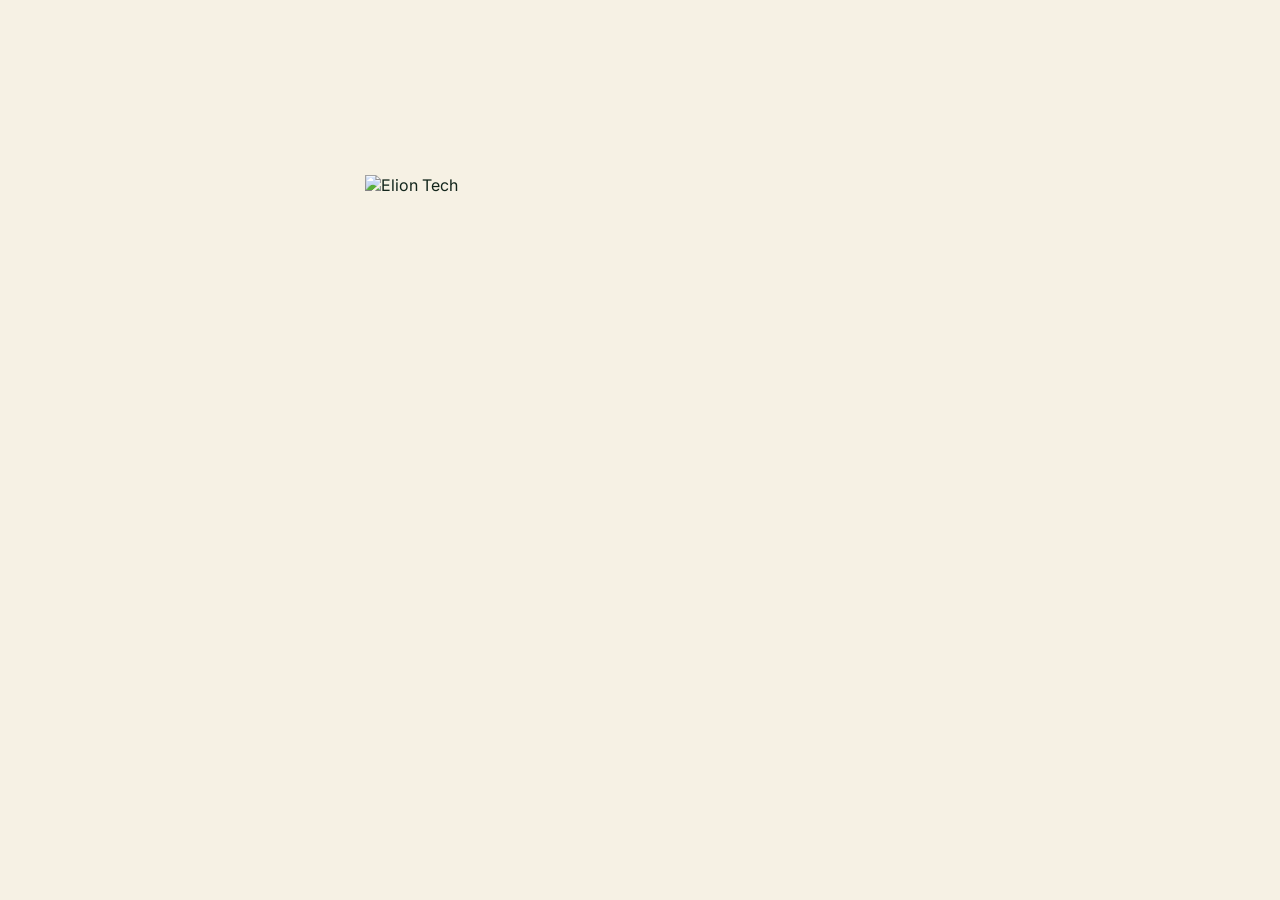
==== commit d493001f: "me" ====
--- a/home.html
+++ b/home.html
@@ -14,6 +14,7 @@
 <div id="splash-screen">
   <div class="splash-content">
     <div class="splash-logo-wrapper">
+      <!-- Logo as a clean brand mark, not an image -->
       <img src="my_logo.png" alt="Elion Tech" class="splash-logo" />
     </div>
   </div>
@@ -25,7 +26,8 @@
 <header>
   <nav>
     <a href="#top" class="logo">
-      <img src="my_logo.png" alt="Elion Tech logo" class="logo-mark" />
+      <!-- Logo as a clean brand mark -->
+      <img src="my_logo.png" alt="Elion Tech" class="logo-mark" />
     </a>
     <div class="nav-links">
       <a href="#services">Services</a>
@@ -252,7 +254,8 @@
     <div class="footer-grid">
       <div class="footer-brand">
         <a href="#top" class="logo">
-          <img src="my_logo.png" alt="Elion Tech logo" class="logo-mark footer-logo" />
+          <!-- Logo as a clean brand mark -->
+          <img src="my_logo.png" alt="Elion Tech" class="logo-mark footer-logo" />
         </a>
         <p>We design and develop websites, apps and digital products that help your business grow.</p>
         <div class="social-row" style="margin-top:24px;">
--- a/style.css
+++ b/style.css
@@ -52,7 +52,7 @@
   padding: 0 32px;
 }
 
-/* ===== SPLASH SCREEN ===== */
+/* ===== SPLASH SCREEN - EXTRA ZOOMED IN ===== */
 #splash-screen {
   position: fixed;
   top: 0;
@@ -64,34 +64,44 @@
   align-items: center;
   justify-content: center;
   z-index: 9999;
-  transition: opacity 0.8s ease;
+  transition: opacity 0.6s ease;
 }
 
 .splash-content {
+  display: flex;
+  align-items: center;
+  justify-content: center;
+}
+
+.splash-logo-wrapper {
   display: flex;
   align-items: center;
   justify-content: center;
   animation: splashPulse 1.5s ease-in-out infinite;
 }
 
+/* EXTRA ZOOMED IN SPLASH LOGO */
 .splash-logo {
-  width: 300px;
-  height: 300px;
+  width: 550px;
+  height: 550px;
   object-fit: contain;
-  border-radius: 20px;
-  background: #fff;
-  padding: 20px;
-  box-shadow: 0 30px 60px rgba(15,59,44,0.2);
-}
-
-/* Pulse animation for splash logo */
+  display: block;
+  /* No background, no border, no shadow, no padding */
+}
+
+/* Gentle pulse animation for splash logo */
 @keyframes splashPulse {
   0%, 100% {
     transform: scale(1);
   }
   50% {
-    transform: scale(1.05);
-  }
+    transform: scale(1.03);
+  }
+}
+
+/* Hide any text in splash screen */
+.splash-content .logo-text {
+  display: none;
 }
 
 /* ===== EYEBROW ===== */
@@ -189,17 +199,15 @@
   gap: 0;
 }
 
-/* ===== BIG LOGO - ONLY LOGO VISIBLE ===== */
+/* ===== EXTRA ZOOMED IN HEADER LOGO ===== */
 .logo-mark {
-  width: 120px;
-  height: 120px;
+  width: 180px;
+  height: 180px;
   object-fit: contain;
-  border-radius: 12px;
   flex-shrink: 0;
   display: block;
   transition: transform 0.3s ease;
-  background: #fff;
-  padding: 8px;
+  /* No background, no border, no shadow, no padding */
 }
 
 .logo-mark:hover {
@@ -794,16 +802,14 @@
   border-bottom: 1px solid rgba(255,255,255,0.1);
 }
 
-/* Footer logo */
+/* EXTRA ZOOMED IN FOOTER LOGO */
 .footer-logo {
-  width: 120px;
-  height: 120px;
+  width: 180px;
+  height: 180px;
   object-fit: contain;
-  border-radius: 12px;
   flex-shrink: 0;
   display: block;
-  background: #fff;
-  padding: 8px;
+  /* No background, no border, no shadow, no padding */
 }
 
 .footer-brand .logo-text {
@@ -957,25 +963,40 @@
     display: none;
   }
   
-  /* SPLASH SCREEN MOBILE */
+  /* EXTRA ZOOMED IN SPLASH SCREEN MOBILE */
   .splash-logo {
-    width: 200px;
-    height: 200px;
-    padding: 15px;
+    width: 350px;
+    height: 350px;
   }
   
-  /* HEADER LOGO MOBILE */
+  /* EXTRA ZOOMED IN HEADER LOGO MOBILE */
   .logo-mark {
-    width: 80px;
-    height: 80px;
-    padding: 6px;
+    width: 130px;
+    height: 130px;
   }
   
-  /* FOOTER LOGO MOBILE */
+  /* EXTRA ZOOMED IN FOOTER LOGO MOBILE */
   .footer-logo {
-    width: 80px;
-    height: 80px;
-    padding: 6px;
+    width: 130px;
+    height: 130px;
+  }
+}
+
+/* Extra small devices */
+@media (max-width: 400px) {
+  .splash-logo {
+    width: 280px;
+    height: 280px;
+  }
+  
+  .logo-mark {
+    width: 100px;
+    height: 100px;
+  }
+  
+  .footer-logo {
+    width: 100px;
+    height: 100px;
   }
 }
 
@@ -987,7 +1008,7 @@
   #splash-screen {
     animation: none !important;
   }
-  .splash-content {
+  .splash-logo-wrapper {
     animation: none !important;
   }
 }
